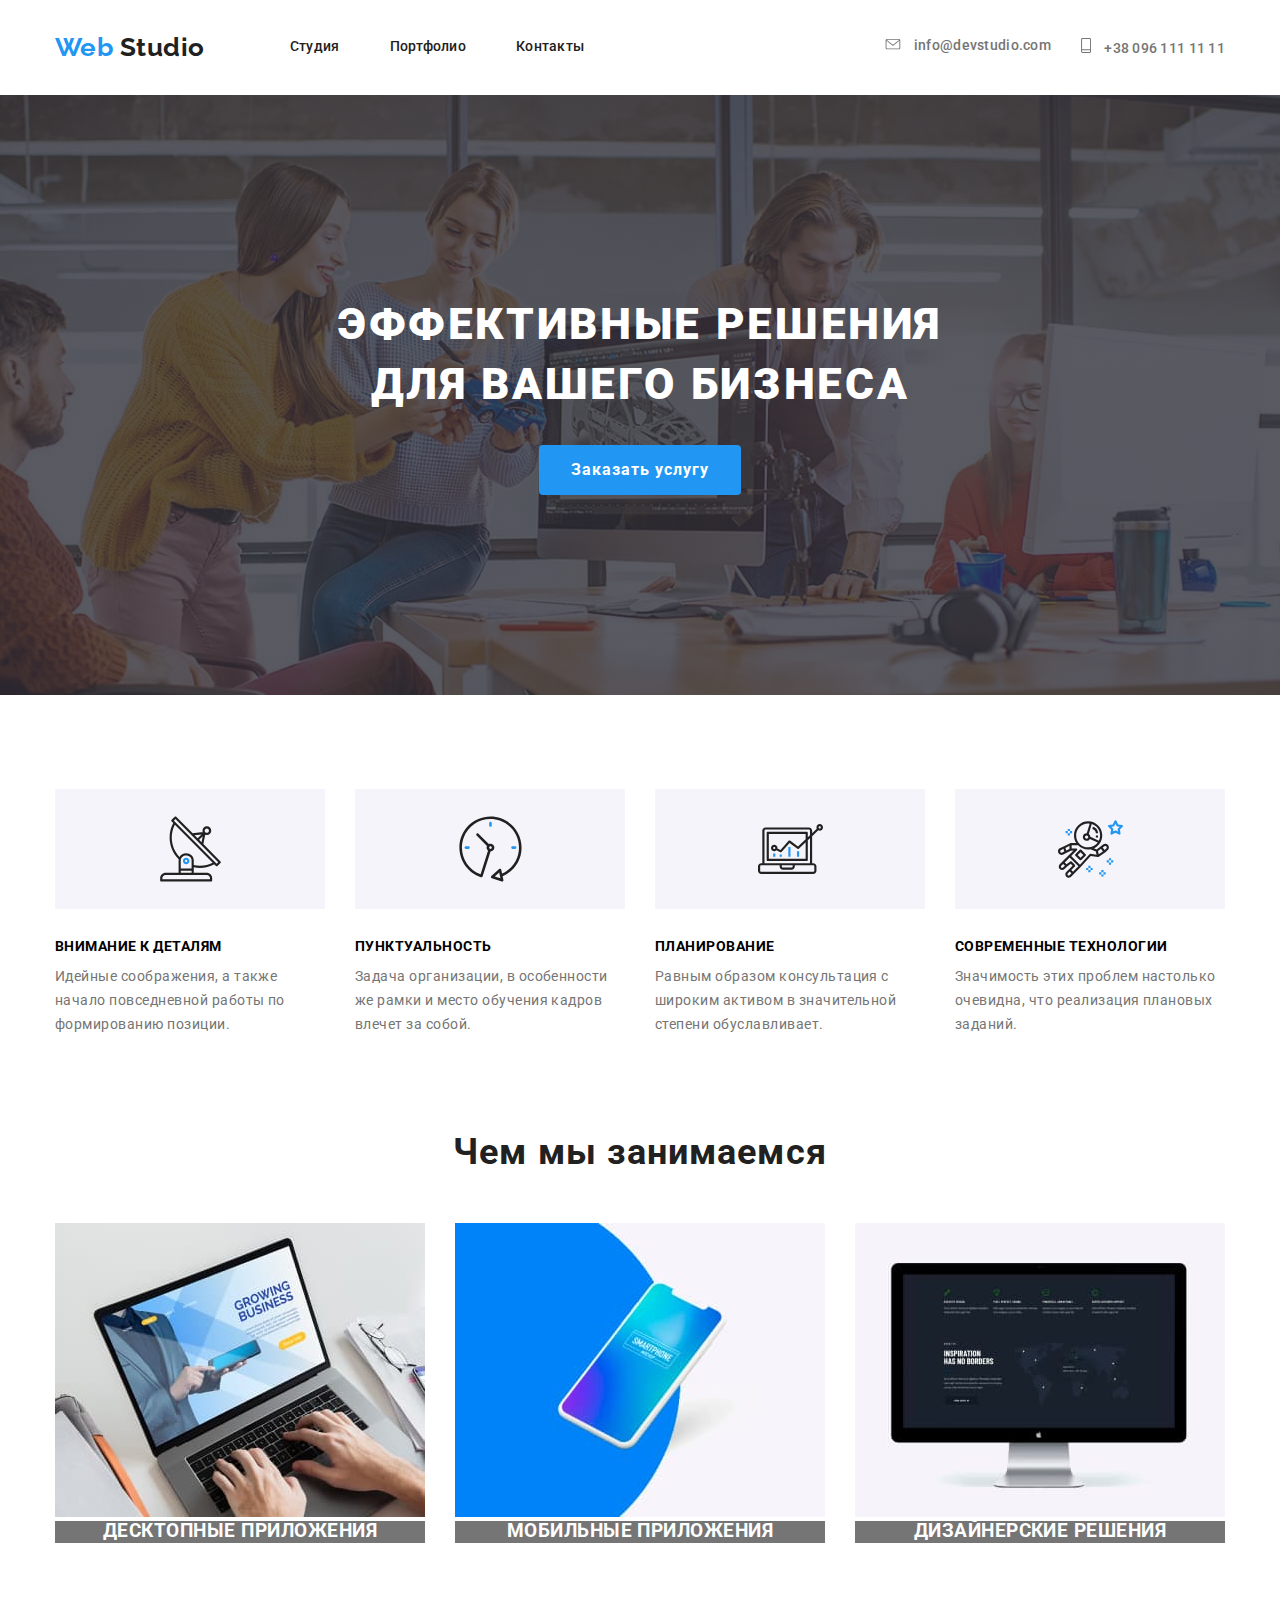
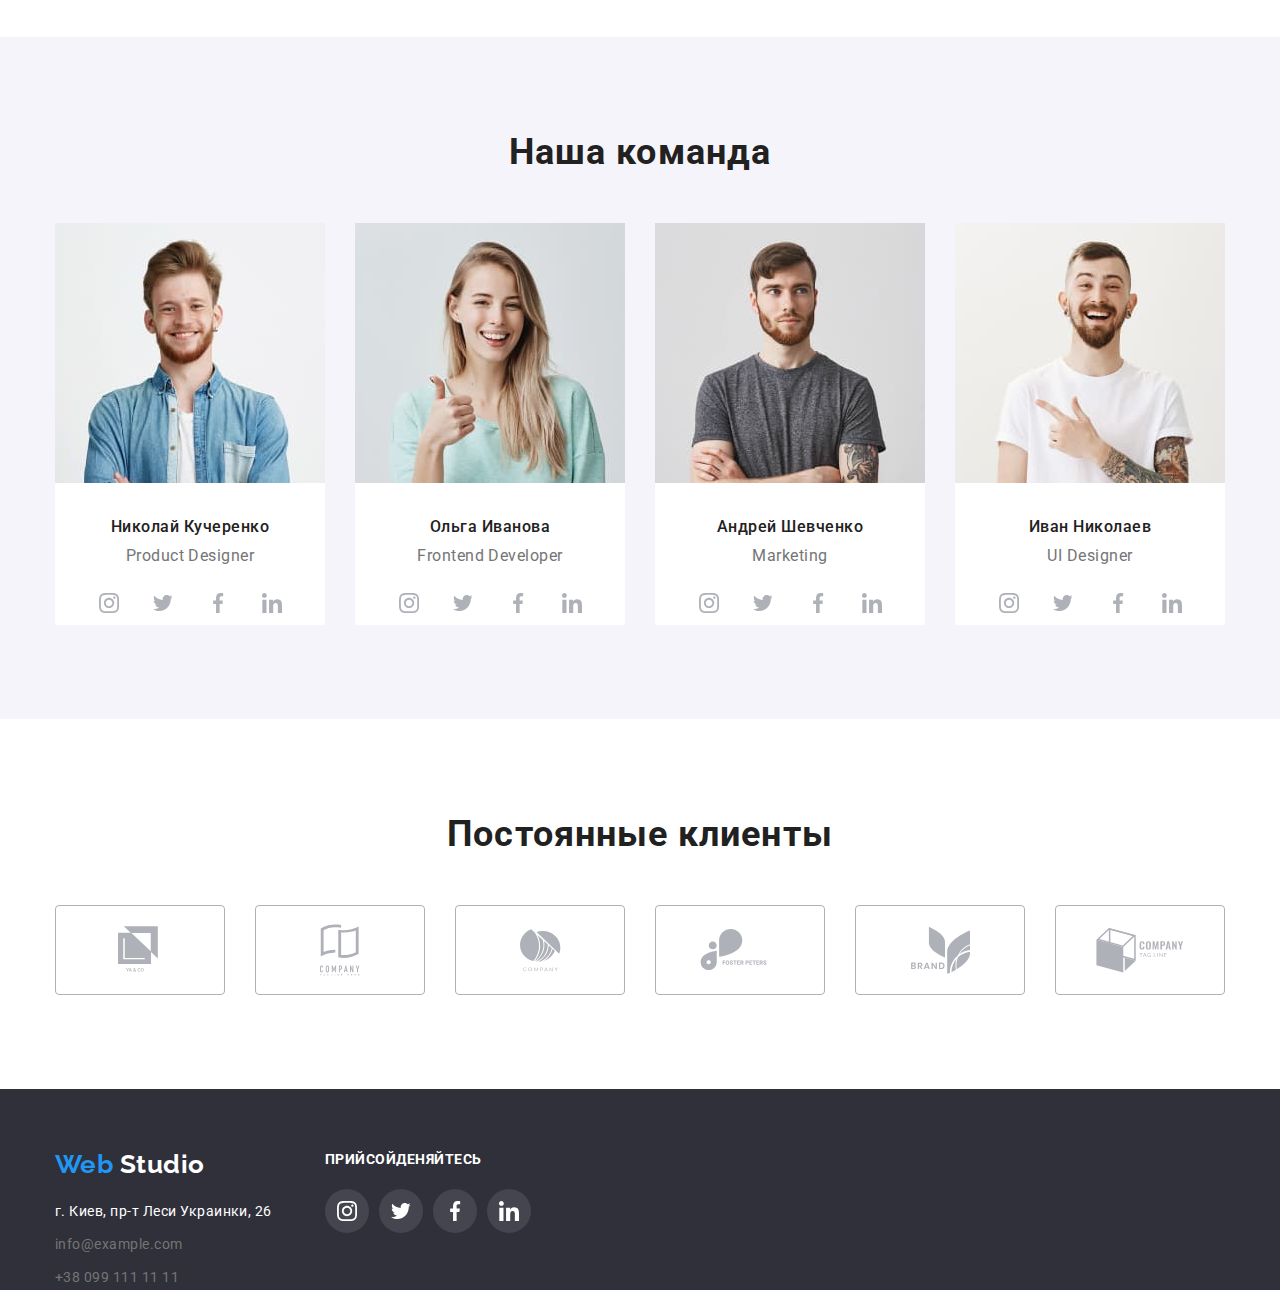
==== index.html @ 345db69c "добавляет файлы четвертой домашки" ====
<!DOCTYPE html>
<html lang="ru">
	<head>
		<meta charset="UTF-8" />
		<meta name="viewport" content="width=device-width, initial-scale=1.0" />
		<link
			href="https://fonts.googleapis.com/css2?family=Raleway:wght@700&family=Roboto:wght@500;900&display=swap"
			rel="stylesheet"
		/>
		<link
			rel="stylesheet"
			href="https://cdnjs.cloudflare.com/ajax/libs/modern-normalize/0.7.0/modern-normalize.min.css"
		/>

		<link rel="stylesheet" href="./css/style.css" />

		<title>Web studio main</title>
	</head>
	<body>
		<!--основная навигация/шабка-->
		<header>
			<nav class="site-nav">
				<div class="conteiners">
					<a href="./index.html" class="logo">
						<span>Web</span>
						Studio
					</a>
					<ul class="list">
						<li class="item"><a href="./index.html" class="link">Студия</a></li>
						<li class="item"><a href="./portfolio.html" class="link">Портфолио</a></li>
						<li class="item"><a href="" class="link">Контакты</a></li>
					</ul>
					<ul class="list contacts">
						<li class="item-contact">
							<a href="mailto:info@devstudio.com" class="link contact">
								<svg width="16" height="11" class="contact-icon">
									<use href="./img-origin/symbol-defs-optimize.svg#icon-envelope"></use>
								</svg>
								info@devstudio.com
							</a>
						</li>
						<li class="item-contact">
							<a href="tel:+380961111111" class="link contact">
								<svg width="10" height="15" class="contact-icon">
									<use href="./img-origin/symbol-defs-optimize.svg#icon-phone"></use>
								</svg>
								+38 096 111 11 11
							</a>
						</li>
					</ul>
				</div>
			</nav>
		</header>
		<main>
			<!-- Блок герой-->

			<section class="hero">
				<div class="conteiners">
					<h1 class="title">Эффективные решения для вашего бизнеса</h1>
					<button class="button">Заказать услугу</button>
				</div>
			</section>

			<!--наши особенности-->
			<section class="features">
				<div class="conteiners">
					<h2 class="title" hidden>Наши особенности</h2>
					<ul class="list">
						<li class="item">
							<div class="icon-conter">
								<svg width="65" height="70">
									<use href="./img-origin/symbol-defs-optimize.svg#icon-antenna" class="icon"></use>
								</svg>
							</div>
							<h3 class="sub-title">Внимание к деталям</h3>
							<p class="post">
								Идейные соображения, а также начало повседневной работы по формированию позиции.
							</p>
						</li>
						<li class="item">
							<div class="icon-conter">
								<svg width="65" height="70">
									<use href="./img-origin/symbol-defs-optimize.svg#icon-clock"></use>
								</svg>
							</div>

							<h3 class="sub-title">Пунктуальность</h3>
							<p class="post">
								Задача организации, в особенности же рамки и место обучения кадров влечет за собой.
							</p>
						</li>
						<li class="item">
							<div class="icon-conter">
								<svg width="65" height="70">
									<use href="./img-origin/symbol-defs-optimize.svg#icon-diagram"></use>
								</svg>
							</div>

							<h3 class="sub-title">Планирование</h3>
							<p class="post">
								Равным образом консультация с широким активом в значительной степени обуславливает.
							</p>
						</li>
						<li class="item">
							<div class="icon-conter">
								<svg width="65" height="70">
									<use href="./img-origin/symbol-defs-optimize.svg#icon-astronaut"></use>
								</svg>
							</div>

							<h3 class="sub-title">Современные технологии</h3>
							<p class="post">
								Значимость этих проблем настолько очевидна, что реализация плановых заданий.
							</p>
						</li>
					</ul>
				</div>
			</section>
			<!--чем мы занимаемся -->
			<section class="work">
				<div class="conteiners">
					<h2 class="title">Чем мы занимаемся</h2>
					<ul class="list">
						<li class="item">
							<img src="./img-origin/work-one-optimize.jpg" alt="изборажение ноутбука" />
							<h3 class="sub-title">Десктопные приложения</h3>
						</li>
						<li class="item">
							<img src="./img-origin/work-two-optimize.jpg" alt="изображение телефона" />
							<h3 class="sub-title">Мобильные приложения</h3>
						</li>
						<li class="item">
							<img src="./img-origin/work-three-optimize.jpg" alt="изображение екрана компьюетра" />
							<h3 class="sub-title">Дизайнерские решения</h3>
						</li>
					</ul>
				</div>
			</section>
			<!--наша  команда-->
			<section class="team">
				<div class="conteiners">
					<h2 class="title">Наша команда</h2>
					<ul class="list">
						<li class="item">
							<img src="./img-origin/team-one-optimize.jpg" alt="изображение сотрудника" />
							<h3 class="name">Николай Кучеренко</h3>
							<p class="position">Product Designer</p>
							<ul class="socialnetwork-list">
								<li class="social-icon">
									<a href="https://www.instagram.com/" aria-label="Instagrem" class="social-link">
										<svg width="20" height="20" class="icon-socialnetwork">
											<use href="./img-origin/symbol-defs-optimize.svg#icon-instagram"></use>
										</svg>
									</a>
								</li>
								<li class="social-icon">
									<a href="https://twitter.com/explore" aria-label="Twitter" class="social-link">
										<svg width="20" height="20" class="icon-socialnetwork">
											<use href="./img-origin/symbol-defs-optimize.svg#icon-twitter"></use>
										</svg>
									</a>
								</li>
								<li class="social-icon">
									<a href="https://www.facebook.com/" aria-label="Facebook" class="social-link">
										<svg width="20" height="20" class="icon-socialnetwork">
											<use href="./img-origin/symbol-defs-optimize.svg#icon-facebook"></use>
										</svg>
									</a>
								</li>
								<li class="social-icon">
									<a href="https://www.linkedin.com/" aria-label="LinkenIn" class="social-link">
										<svg width="20" height="20" class="icon-socialnetwork">
											<use href="./img-origin/symbol-defs-optimize.svg#icon-linkedin"></use>
										</svg>
									</a>
								</li>
							</ul>
						</li>
						<li class="item">
							<img src="./img-origin/team-two-optimize.jpg" alt="изображение сотрудника" />
							<h3 class="name">Ольга Иванова</h3>
							<p class="position">Frontend Developer</p>
							<ul class="socialnetwork-list">
								<li class="social-icon">
									<a href="https://www.instagram.com/" aria-label="Instagrem" class="social-link">
										<svg width="20" height="20" class="icon-socialnetwork">
											<use href="./img-origin/symbol-defs-optimize.svg#icon-instagram"></use>
										</svg>
									</a>
								</li>
								<li class="social-icon">
									<a href="https://twitter.com/explore" aria-label="Twitter" class="social-link">
										<svg width="20" height="20" class="icon-socialnetwork">
											<use href="./img-origin/symbol-defs-optimize.svg#icon-twitter"></use>
										</svg>
									</a>
								</li>
								<li class="social-icon">
									<a href="https://www.facebook.com/" aria-label="Facebook" class="social-link">
										<svg width="20" height="20" class="icon-socialnetwork">
											<use href="./img-origin/symbol-defs-optimize.svg#icon-facebook"></use>
										</svg>
									</a>
								</li>
								<li class="social-icon">
									<a href="https://www.linkedin.com/" aria-label="LinkenIn" class="social-link">
										<svg width="20" height="20" class="icon-socialnetwork">
											<use href="./img-origin/symbol-defs-optimize.svg#icon-linkedin"></use>
										</svg>
									</a>
								</li>
							</ul>
						</li>
						<li class="item">
							<img src="./img-origin/team-three-optimize.jpg" alt="изображение сотрудника" />
							<h3 class="name">Андрей Шевченко</h3>
							<p class="position">Marketing</p>
							<ul class="socialnetwork-list">
								<li class="social-icon">
									<a href="https://www.instagram.com/" aria-label="Instagrem" class="social-link">
										<svg width="20" height="20" class="icon-socialnetwork">
											<use href="./img-origin/symbol-defs-optimize.svg#icon-instagram"></use>
										</svg>
									</a>
								</li>
								<li class="social-icon">
									<a href="https://twitter.com/explore" aria-label="Twitter" class="social-link">
										<svg width="20" height="20" class="icon-socialnetwork">
											<use href="./img-origin/symbol-defs-optimize.svg#icon-twitter"></use>
										</svg>
									</a>
								</li>
								<li class="social-icon">
									<a href="https://www.facebook.com/" aria-label="Facebook" class="social-link">
										<svg width="20" height="20" class="icon-socialnetwork">
											<use href="./img-origin/symbol-defs-optimize.svg#icon-facebook"></use>
										</svg>
									</a>
								</li>
								<li class="social-icon">
									<a href="https://www.linkedin.com/" aria-label="LinkenIn" class="social-link">
										<svg width="20" height="20" class="icon-socialnetwork">
											<use href="./img-origin/symbol-defs-optimize.svg#icon-linkedin"></use>
										</svg>
									</a>
								</li>
							</ul>
						</li>
						<li class="item">
							<img src="./img-origin/team-four-optimize.jpg" alt="изображение сотрудника" />
							<h3 class="name">Иван Николаев</h3>
							<p class="position">UI Designer</p>
							<ul class="socialnetwork-list">
								<li class="social-icon">
									<a href="https://www.instagram.com/" aria-label="Instagrem" class="social-link">
										<svg width="20" height="20" class="icon-socialnetwork">
											<use href="./img-origin/symbol-defs-optimize.svg#icon-instagram"></use>
										</svg>
									</a>
								</li>
								<li class="social-icon">
									<a href="https://twitter.com/explore" aria-label="Twitter" class="social-link">
										<svg width="20" height="20" class="icon-socialnetwork">
											<use href="./img-origin/symbol-defs-optimize.svg#icon-twitter"></use>
										</svg>
									</a>
								</li>
								<li class="social-icon">
									<a href="https://www.facebook.com/" aria-label="Facebook" class="social-link">
										<svg width="20" height="20" class="icon-socialnetwork">
											<use href="./img-origin/symbol-defs-optimize.svg#icon-facebook"></use>
										</svg>
									</a>
								</li>
								<li class="social-icon">
									<a href="https://www.linkedin.com/" aria-label="LinkenIn" class="social-link">
										<svg width="20" height="20" class="icon-socialnetwork">
											<use href="./img-origin/symbol-defs-optimize.svg#icon-linkedin"></use>
										</svg>
									</a>
								</li>
							</ul>
						</li>
					</ul>
				</div>
			</section>
			<!--постоянные клиенты-->
			<section class="client">
				<div class="conteiners">
					<h2 class="title">Постоянные клиенты</h2>
					<ul class="list">
						<li class="list-item">
							<a href="#" class="client-link">
								<svg width="44" height="49" class="client-logo">
									<use href="./img-origin/symbol-defs-optimize.svg#icon-client-1"></use>
								</svg>
							</a>
						</li>
						<li class="list-item">
							<a href="#" class="client-link">
								<svg width="40" height="52" class="client-logo">
									<use href="./img-origin/symbol-defs-optimize.svg#icon-client-2"></use>
								</svg>
							</a>
						</li>
						<li class="list-item">
							<a href="#" class="client-link">
								<svg width="41" height="43" class="client-logo">
									<use href="./img-origin/symbol-defs-optimize.svg#icon-client-3"></use>
								</svg>
							</a>
						</li>
						<li class="list-item">
							<a href="#" class="client-link">
								<svg width="80" height="42" class="client-logo">
									<use href="./img-origin/symbol-defs-optimize.svg#icon-client-4"></use>
								</svg>
							</a>
						</li>
						<li class="list-item">
							<a href="#" class="client-link">
								<svg width="59" height="47" class="client-logo">
									<use href="./img-origin/symbol-defs-optimize.svg#icon-client-5"></use>
								</svg>
							</a>
						</li>
						<li class="list-item">
							<a href="#" class="client-link">
								<svg width="88" height="45" class="client-logo">
									<use href="./img-origin/symbol-defs-optimize.svg#icon-client-6"></use>
								</svg>
							</a>
						</li>
					</ul>
				</div>
			</section>
		</main>
		<!--подвал-->
		<footer class="footer">
			<div class="conteiners">
				<div class="input-conteiner">
					<h2 hidden>Контактная информация</h2>
					<a href="./index.html" class="logo">
						<span>Web</span>
						Studio
					</a>
					<address>
						<a href="https://goo.gl/maps/7qZ9SEmHGYKd3bcy6" class="contact adress">г. Киев, пр-т Леси Украинки, 26</a>
						<a href="mailto:info@example.com" class="contact phone">info@example.com</a>
						<a href="tel:+380991111111" class="contact mail">+38 099 111 11 11</a>
					</address>
				</div>
				<div class="input-conteiner">
					<b class="connect">Прийсойденяйтесь</b>

					<ul class="socialnetwork-list">
						<li class="socialnetwork-icon">
							<a href="" aria-label="instagram" class="social-links">
								<svg width="20" height="20">
									<use href="./img-origin/symbol-defs-optimize.svg#icon-instagram-footer"></use>
								</svg>
							</a>
						</li>
						<li class="socialnetwork-icon">
							<a href="" aria-label="Twitter" class="social-links">
								<svg width="20" height="20">
									<use href="./img-origin/symbol-defs-optimize.svg#icon-twitter-footer"></use>
								</svg>
							</a>
						</li>
						<li class="socialnetwork-icon">
							<a href="" aria-label="Facebook" class="social-links">
								<svg width="20" height="20">
									<use href="./img-origin/symbol-defs-optimize.svg#icon-facebook-footer"></use>
								</svg>
							</a>
						</li>
						<li class="socialnetwork-icon">
							<a href="" aria-label="LinkenIn" class="social-links">
								<svg width="20" height="20">
									<use href="./img-origin/symbol-defs-optimize.svg#icon-linkedin-footer"></use>
								</svg>
							</a>
						</li>
					</ul>
				</div>
			</div>
			<!--ТУТ место для "подписатся сейчас"  -->
			<div></div>
		</footer>
	</body>
</html>
---- css/style.css ----
html {
	box-sizing: border-box;
}

*,
*::before,
*::after {
	box-sizing: inherit;
}
/* базовая палитра */
:root {
	--acent-text-color: #2196f3;
	--main-text-color: #212121;
	--secondary-text-color: #757575;
	--text-white-color: #ffffff;
}
/* установкао сновных правил*/
body {
	font-family: Roboto, sans-serif;
	font-style: normal;
	letter-spacing: 0.03em;
	font-weight: 400;
}
h1,
h2,
h3,
h4,
h5,
h6,
p,
a,
ul {
	margin: 0 0;
	padding: 0 0;
}
/*основные утилиты*/
.conteiners {
	margin: auto;
	max-width: 1200px;
	padding: 0 15px;
}
.logo {
	font-family: Raleway;
	text-decoration: none;
	font-weight: 700;
	font-size: 26px;
	line-height: 1.19;
}
.logo > span {
	color: var(--acent-text-color);
}

li {
	list-style-type: none;
}
.link {
	text-decoration: none;
	color: #212121;
}
.button {
	display: inline-block;
	border: 0px;
	margin-top: 0px;
	padding: 10px 32px;
	border-radius: 4px;
	align-items: center;
	text-align: center;

	color: var(--text-white-color);
	background-color: var(--acent-text-color);
	font-weight: 700;
	font-size: 16px;
	line-height: 1.875;
	letter-spacing: 0.06em;
}
.button:hover,
.button:focus {
	color: var(--acent-text-color);
	background-color: var(--text-white-color);
}

.title {
	font-weight: 700;
	font-size: 36px;
	line-height: 1.17;
	letter-spacing: 0.03em;
	color: var(--main-text-color);
}
/*навиационная панель вся */
header {
	padding-top: 32px;
	padding-bottom: 32px;
}
.site-nav .conteiners {
	display: flex;
	align-items: center;
}
/* навиационная панель - логотип */
.site-nav .logo {
	color: var(--main-text-color);
	font-weight: 700;
}

/* навиационная панель - навигация сайта*/
.site-nav .list {
	display: flex;
}
.site-nav .item:first-child {
	margin-left: 85px;
}
.site-nav .item:not(:last-child) {
	margin-right: 50px;
}
.site-nav .item-contact:not(:last-child) {
	margin-right: 30px;
}

.site-nav .link {
	display: block;

	font-style: normal;
	font-weight: 500;
	font-size: 14px;
	line-height: 1.14;
	letter-spacing: 0.02em;
}
.site-nav .link:hover,
.site-nav .link:focus {
	color: var(--acent-text-color);
}

/*навиационная панель - навигация контактов*/
.site-nav .contact {
	color: var(--secondary-text-color);
}

.site-nav .contacts {
	margin-left: auto;
}
.item-contact .contact-icon {
	margin-right: 10px;
}

.contact-icon {
	fill: currentColor;
}
/* герой */

.hero {
	max-width: 1600px;
	min-height: 600px;
	margin-left: auto;
	margin-right: auto;

	background-image: linear-gradient(to right, rgba(47, 48, 58, 0.8), rgba(47, 48, 58, 0.8)),
		url(../img-origin/Header-optimize.jpg);

	background-repeat: no-repeat;
	background-position: center;
	background-size: cover;
	text-align: center;
}
.hero {
	padding-top: 200px;
	padding-bottom: 200px;
}
.hero .title {
	max-width: 696px;
	margin-right: auto;
	margin-left: auto;
	margin-bottom: 30px;
	color: var(--text-white-color);

	font-weight: 900;
	font-size: 44px;
	line-height: 1.36;
	text-align: center;
	letter-spacing: 0.06em;
	text-transform: uppercase;
}
/* наши особенности*/
.features {
	padding-top: 94px;
}
/*наши особенности - список*/
.features .list {
	display: flex;
}
/*наши особенности - список - карточки*/
.features .item {
	max-width: 270px;
}
.features .icon-conter {
	display: flex;
	justify-content: center;
	align-items: center;
	width: 270px;
	height: 120px;
	background-color: #f5f4fa;
	margin-bottom: 30px;
}

.features .item:not(:last-child) {
	margin-right: 30px;
}

.features .sub-title {
	margin-bottom: 10px;

	font-weight: 700;
	font-size: 14px;
	line-height: 1.14;
	text-transform: uppercase;
}
.features .post {
	font-weight: 400;
	font-size: 14px;
	line-height: 1.71;
	color: var(--secondary-text-color);
}

/*чем мы занимаемся*/
.work {
	padding-top: 94px;
	padding-bottom: 94px;
}

.work .title {
	font-weight: 700;
	font-size: 36px;
	line-height: 1.17;
	text-align: center;
	margin-bottom: 50px;
}

.work .list {
	display: flex;
}
/*чем мы занимаемся - карточки*/
.work .item {
	max-width: 370px;
}
.work .item:not(:last-child) {
	margin-right: 30px;
}
.work .sub-title {
	color: var(--text-white-color);
	text-align: center;
	text-transform: uppercase;

	background-color: var(--secondary-text-color);
}

/*наша команда*/
.team {
	background-color: #f5f4fa;
	padding-top: 94px;
	padding-bottom: 94px;
}

/*команда заголовок*/
.team .title {
	margin-bottom: 50px;

	text-align: center;
}
/*список учасников*/
.team .list {
	display: flex;

	text-align: center;
}
.team .item {
	background-color: white;
}
.team .item:not(:last-child) {
	margin-right: 30px;
}
/* карточка учасников*/
.team .name {
	margin-top: 30px;
	margin-bottom: 10px;

	color: var(--main-text-color);
	font-weight: 500;
	font-size: 16px;
	line-height: 1.19;
}

.team .position {
	margin-bottom: 16px;

	color: var(--secondary-text-color);
	font-weight: 400;
	font-size: 16px;
	line-height: 1.19;
}
/*карточка учасников - социальные сети*/
.team .socialnetwork-list {
	display: flex;
	max-width: 207px;
	justify-content: space-between;
	margin-left: 32px;
}

.team .social-icon:not(:last-child) {
	margin-right: 10px;
}
.team .social-link {
	display: flex;
	justify-content: center;
	align-items: center;
	width: 44px;
	height: 44px;
	color: #afb1b8;
}
.icon-socialnetwork {
	fill: currentColor;
}
.team .social-link:hover {
	color: var(--text-white-color);
	background-color: var(--acent-text-color);
	border-radius: 180px;
}
/* клиенты */
.client {
	padding-top: 94px;
	padding-bottom: 94px;
}
/*клиенты - заголовок*/
.client .title {
	text-align: center;
	margin-bottom: 50px;
}
/*клиенты - список*/
.client .list {
	display: flex;
	justify-content: space-between;
}

.client .list-item:not(:last-child) {
	margin-right: 30px;
}

.client .list-item {
	width: 270px;

	display: flex;
	justify-content: center;
}
.client .client-link {
	border: 1px solid #afb1b8;
	border-radius: 4px;
	width: 170px;
	height: 90px;

	color: #afb1b8;
	display: flex;
	justify-content: center;
	align-items: center;
}
.client .client-logo {
	fill: currentColor;
}
.client .client-link:hover {
	border: 1px solid #2196f3;
	border-radius: 4px;
	color: var(--acent-text-color);
}

/*футер*/
.footer {
	background-color: #2f303a;
}
.footer .conteiners {
	display: flex;
	padding-top: 60px;
}
/*футре - столбец адресов*/
.footer .input-conteiner {
	display: block;
	width: 270px;
}
.footer .logo {
	display: block;
	margin-bottom: 20px;

	color: var(--text-white-color);
	text-decoration: none;
}
.footer .contact {
	color: var(--secondary-text-color);
	font-style: normal;
	font-weight: 400;
	font-size: 14px;
	line-height: 1.71;
	text-decoration: none;
}
.footer .adress {
	color: var(--text-white-color);
}
/*футре - столбец присойденяйтесь */
.footer .connect {
	display: block;
	margin-bottom: 20px;

	color: var(--text-white-color);
	font-weight: 700;
	font-size: 14px;
	line-height: 1.43;
	text-transform: uppercase;
}
.footer .socialnetwork-list {
	display: flex;
	align-items: center;
	max-width: 207px;
}
.footer .socialnetwork-icon {
}
.footer .social-links {
	display: flex;
	justify-content: center;
	align-items: center;
	width: 44px;
	height: 44px;
	border-radius: 180px;
	background-color: rgba(255, 255, 255, 0.1);
}
.footer .social-links:hover,
.footer .social-links:focus {
	background-color: var(--acent-text-color);
}

.footer .socialnetwork-icon:not(:last-child) {
	margin-right: 10px;
}
.footer .adress,
.footer .phone {
	display: flex;
	margin-bottom: 9px;
}

/* ПОРТФОЛИО */

/*портфолио фильтры*/
.filters {
	padding-top: 94px;
	padding-bottom: 50px;
}
.filters .list {
	display: flex;
	justify-content: center;
}

.filters .item {
	margin-right: 8px;
}

.filters .button {
	text-align: center;
	color: var(--main-text-color);
	font-weight: 500;
	font-size: 16px;
	line-height: 1.62;

	background-color: #f5f4fa;
}

.filters .button:hover,
.filters .button:focus {
	color: var(--text-white-color);
	background-color: var(--acent-text-color);
	box-shadow: 0px 3px 1px rgba(0, 0, 0, 0.1), 0px 1px 2px rgba(0, 0, 0, 0.08), 0px 2px 2px rgba(0, 0, 0, 0.12);
	border-radius: 4px;
}

/*портфолио работ*/
.portfolio-border {
	border-bottom: 1px solid #eeeeee;
}
.projects {
	padding-bottom: 94px;
}

.projects .list {
	display: flex;
	flex-wrap: wrap;
}
.projects .item {
	max-width: 370px;
	border: 1px solid #eeeeee;
}
.projects .item:hover {
	box-shadow: 0px 1px 1px rgba(0, 0, 0, 0.12), 0px 4px 4px rgba(0, 0, 0, 0.06), 1px 4px 6px rgba(0, 0, 0, 0.16);
}

.projects .item:not(:nth-child(3n)) {
	margin-right: 30px;
}
.projects .item:not(:nth-last-child(-n + 3)) {
	margin-bottom: 30px;
}
.projects .inbox-description {
	padding-left: 24px;
	padding-right: 24px;
	padding-bottom: 20px;
}
.projects a {
	text-decoration: none;
	text-transform: none;
}
.projects h3 {
	color: var(--main-text-color);
	font-weight: 700;
	font-size: 18px;
	line-height: 2;

	letter-spacing: 0.06em;
}
.projects .sub-title {
	color: var(--secondary-text-color);
	font-weight: 400;
	font-size: 16px;
	line-height: 1.87;
}
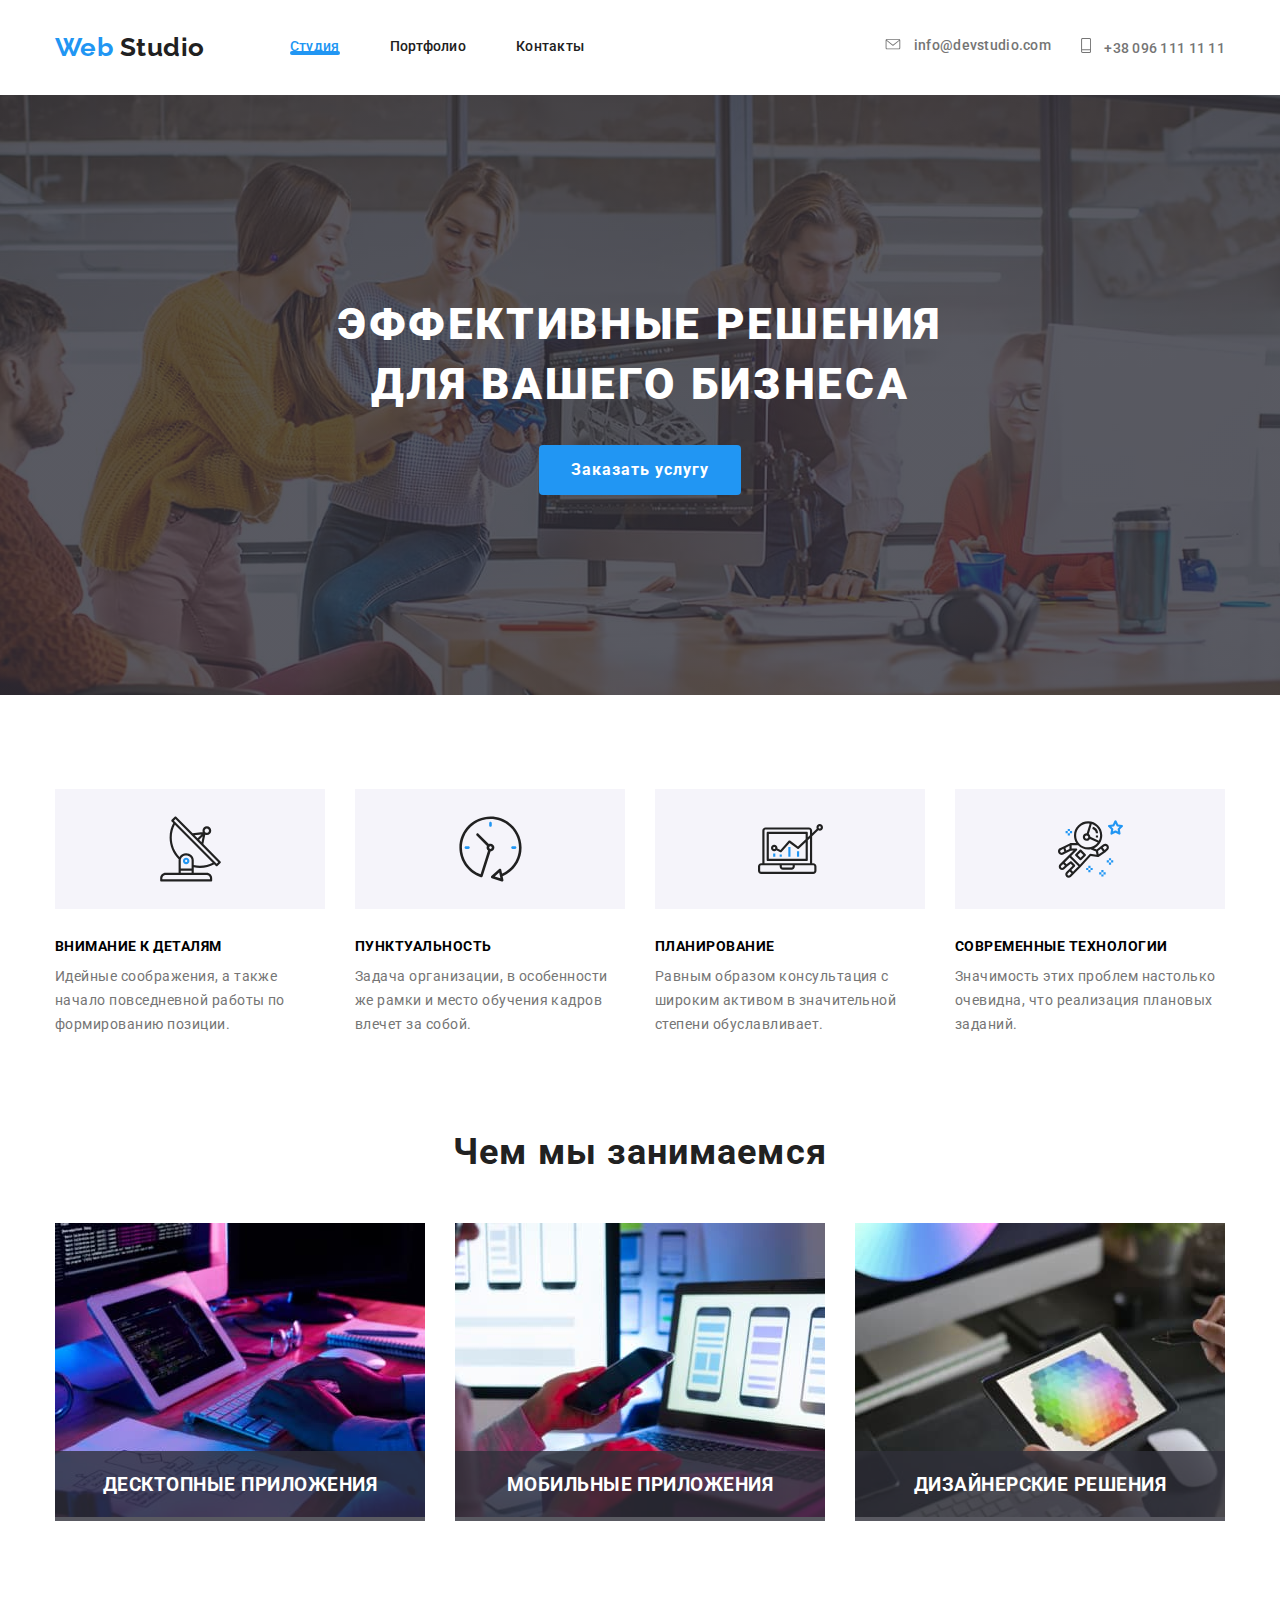
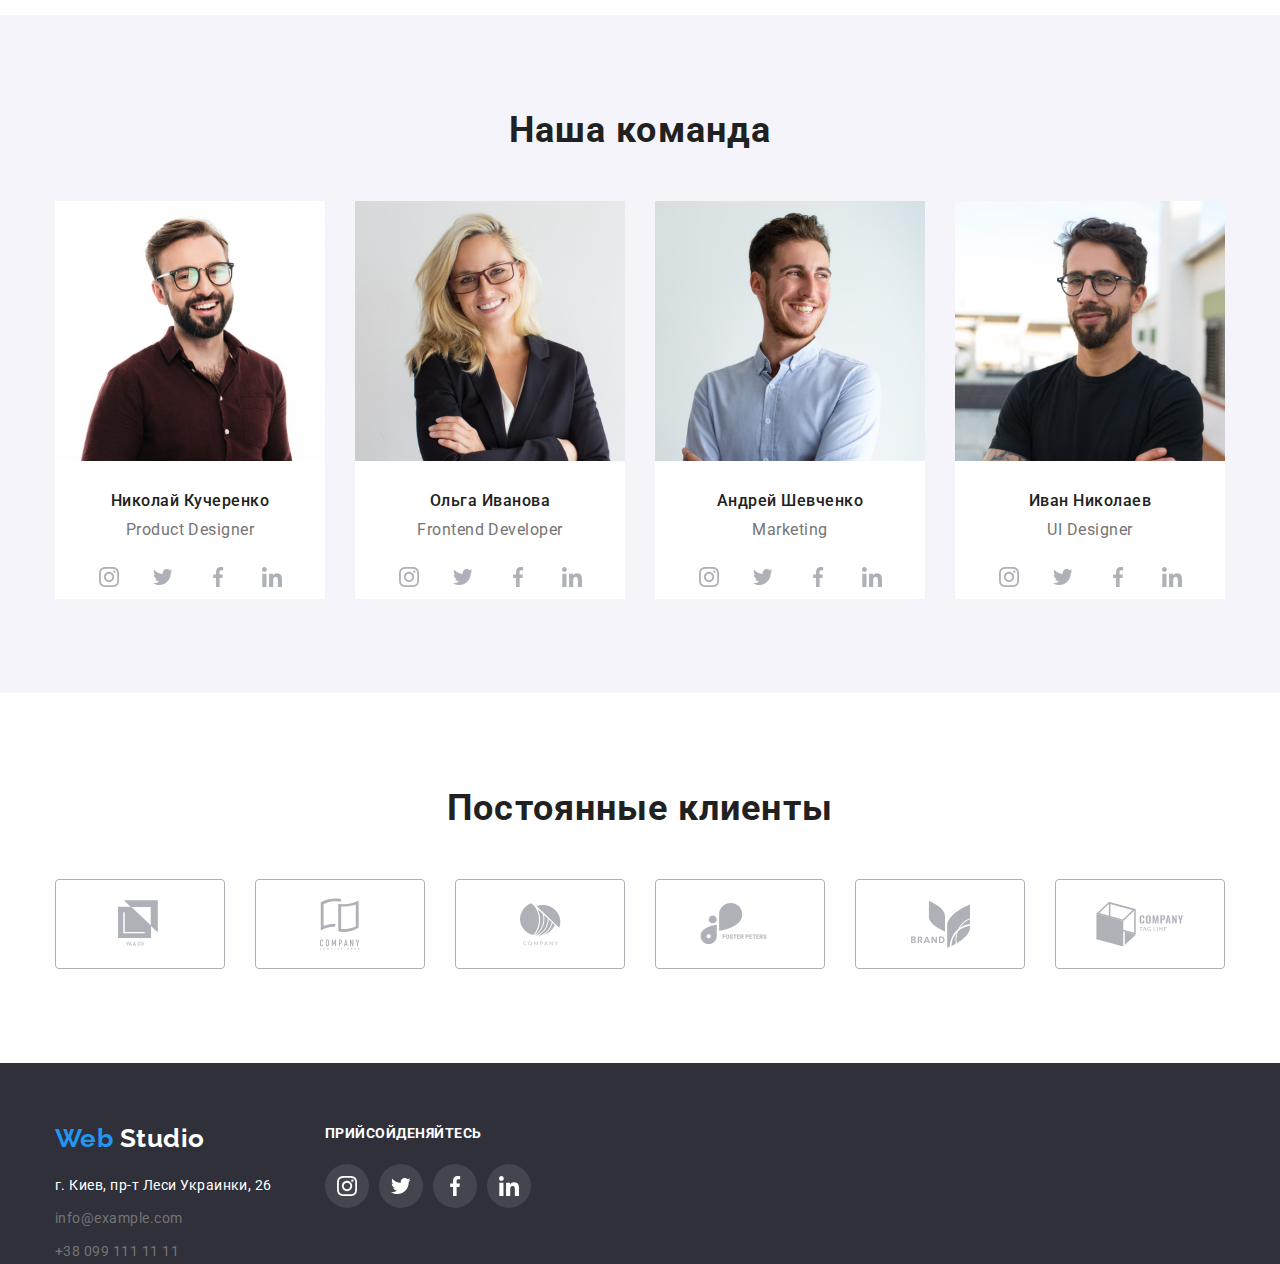
==== commit 70cac482: "добавляет эфекты позиционирования" ====
--- a/index.html
+++ b/index.html
@@ -26,7 +26,7 @@
 						Studio
 					</a>
 					<ul class="list">
-						<li class="item"><a href="./index.html" class="link">Студия</a></li>
+						<li class="item"><a href="./index.html" class="link current-page">Студия</a></li>
 						<li class="item"><a href="./portfolio.html" class="link">Портфолио</a></li>
 						<li class="item"><a href="" class="link">Контакты</a></li>
 					</ul>
@@ -142,7 +142,13 @@
 					<h2 class="title">Наша команда</h2>
 					<ul class="list">
 						<li class="item">
-							<img src="./img-origin/team-one-optimize.jpg" alt="изображение сотрудника" />
+							<img
+								src="./img-origin/team-one-optimize.jpg"
+								alt="изображение сотрудника"
+								width="270;"
+								height="260;"
+								class="team-img"
+							/>
 							<h3 class="name">Николай Кучеренко</h3>
 							<p class="position">Product Designer</p>
 							<ul class="socialnetwork-list">
@@ -177,7 +183,13 @@
 							</ul>
 						</li>
 						<li class="item">
-							<img src="./img-origin/team-two-optimize.jpg" alt="изображение сотрудника" />
+							<img
+								src="./img-origin/team-two-optimize.jpg"
+								alt="изображение сотрудника"
+								width="270;"
+								height="260;"
+								class="team-img"
+							/>
 							<h3 class="name">Ольга Иванова</h3>
 							<p class="position">Frontend Developer</p>
 							<ul class="socialnetwork-list">
@@ -212,7 +224,13 @@
 							</ul>
 						</li>
 						<li class="item">
-							<img src="./img-origin/team-three-optimize.jpg" alt="изображение сотрудника" />
+							<img
+								src="./img-origin/team-three-optimize.jpg"
+								alt="изображение сотрудника"
+								width="270;"
+								height="260;"
+								class="team-img"
+							/>
 							<h3 class="name">Андрей Шевченко</h3>
 							<p class="position">Marketing</p>
 							<ul class="socialnetwork-list">
@@ -247,7 +265,13 @@
 							</ul>
 						</li>
 						<li class="item">
-							<img src="./img-origin/team-four-optimize.jpg" alt="изображение сотрудника" />
+							<img
+								src="./img-origin/team-four-optimize.jpg"
+								alt="изображение сотрудника"
+								width="270;"
+								height="260;"
+								class="team-img"
+							/>
 							<h3 class="name">Иван Николаев</h3>
 							<p class="position">UI Designer</p>
 							<ul class="socialnetwork-list">
--- a/css/style.css
+++ b/css/style.css
@@ -86,6 +86,21 @@
 	letter-spacing: 0.03em;
 	color: var(--main-text-color);
 }
+.current-page {
+	position: relative;
+	color: var(--acent-text-color);
+}
+.current-page::after {
+	position: absolute;
+	left: 0;
+	bottom: 0;
+	display: block;
+	content: " ";
+	width: 100%;
+	height: 4px;
+	background: #2196f3;
+	border-radius: 2px;
+}
 /*навиационная панель вся */
 header {
 	padding-top: 32px;
@@ -103,6 +118,7 @@
 
 /* навиационная панель - навигация сайта*/
 .site-nav .list {
+	position: relative;
 	display: flex;
 }
 .site-nav .item:first-child {
@@ -238,17 +254,27 @@
 }
 /*чем мы занимаемся - карточки*/
 .work .item {
+	position: relative;
 	max-width: 370px;
 }
 .work .item:not(:last-child) {
 	margin-right: 30px;
 }
 .work .sub-title {
+	position: absolute;
+	left: 0;
+	bottom: 0;
+	display: flex;
+	align-items: center;
+	justify-content: center;
 	color: var(--text-white-color);
 	text-align: center;
 	text-transform: uppercase;
 
-	background-color: var(--secondary-text-color);
+	width: 370px;
+	height: 70px;
+
+	background: rgba(47, 48, 58, 0.8);
 }
 
 /*наша команда*/
@@ -275,6 +301,9 @@
 }
 .team .item:not(:last-child) {
 	margin-right: 30px;
+}
+.team .team-img {
+	display: block;
 }
 /* карточка учасников*/
 .team .name {
@@ -486,6 +515,30 @@
 	display: flex;
 	flex-wrap: wrap;
 }
+.project-img {
+	width: 100%;
+}
+.projects .thumb {
+	position: relative;
+}
+.projects .description {
+	position: absolute;
+	left: 0;
+	top: 0;
+	width: 100%;
+	height: 100%;
+	opacity: 0;
+
+	background: rgba(33, 150, 243, 0.9);
+	color: var(--text-white-color);
+	padding: 63px 24px;
+	font-family: Roboto;
+	font-weight: 400;
+	font-size: 18px;
+	line-height: 1.56;
+	letter-spacing: 0.03em;
+}
+
 .projects .item {
 	max-width: 370px;
 	border: 1px solid #eeeeee;
@@ -493,7 +546,9 @@
 .projects .item:hover {
 	box-shadow: 0px 1px 1px rgba(0, 0, 0, 0.12), 0px 4px 4px rgba(0, 0, 0, 0.06), 1px 4px 6px rgba(0, 0, 0, 0.16);
 }
-
+.projects .item:hover .description {
+	opacity: 1;
+}
 .projects .item:not(:nth-child(3n)) {
 	margin-right: 30px;
 }
@@ -501,6 +556,8 @@
 	margin-bottom: 30px;
 }
 .projects .inbox-description {
+	width: 100%;
+	padding-top: 20px;
 	padding-left: 24px;
 	padding-right: 24px;
 	padding-bottom: 20px;
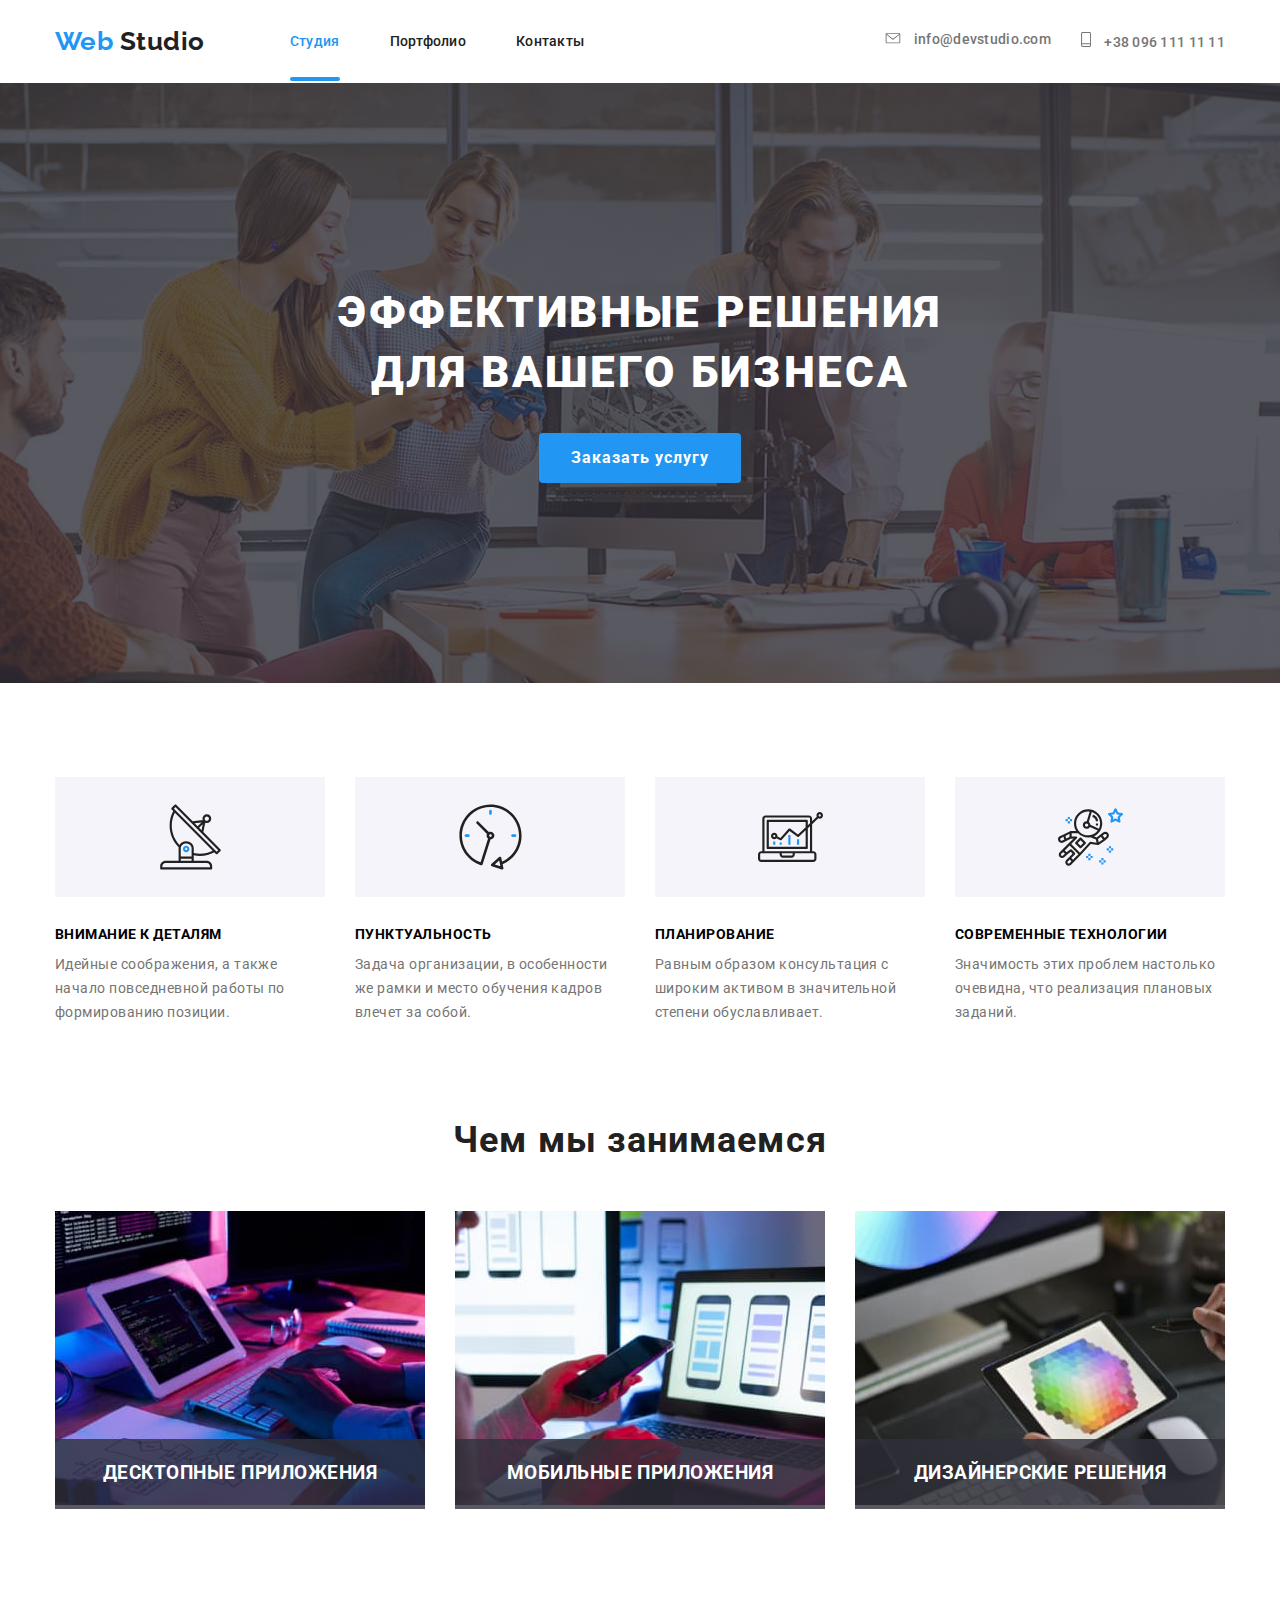
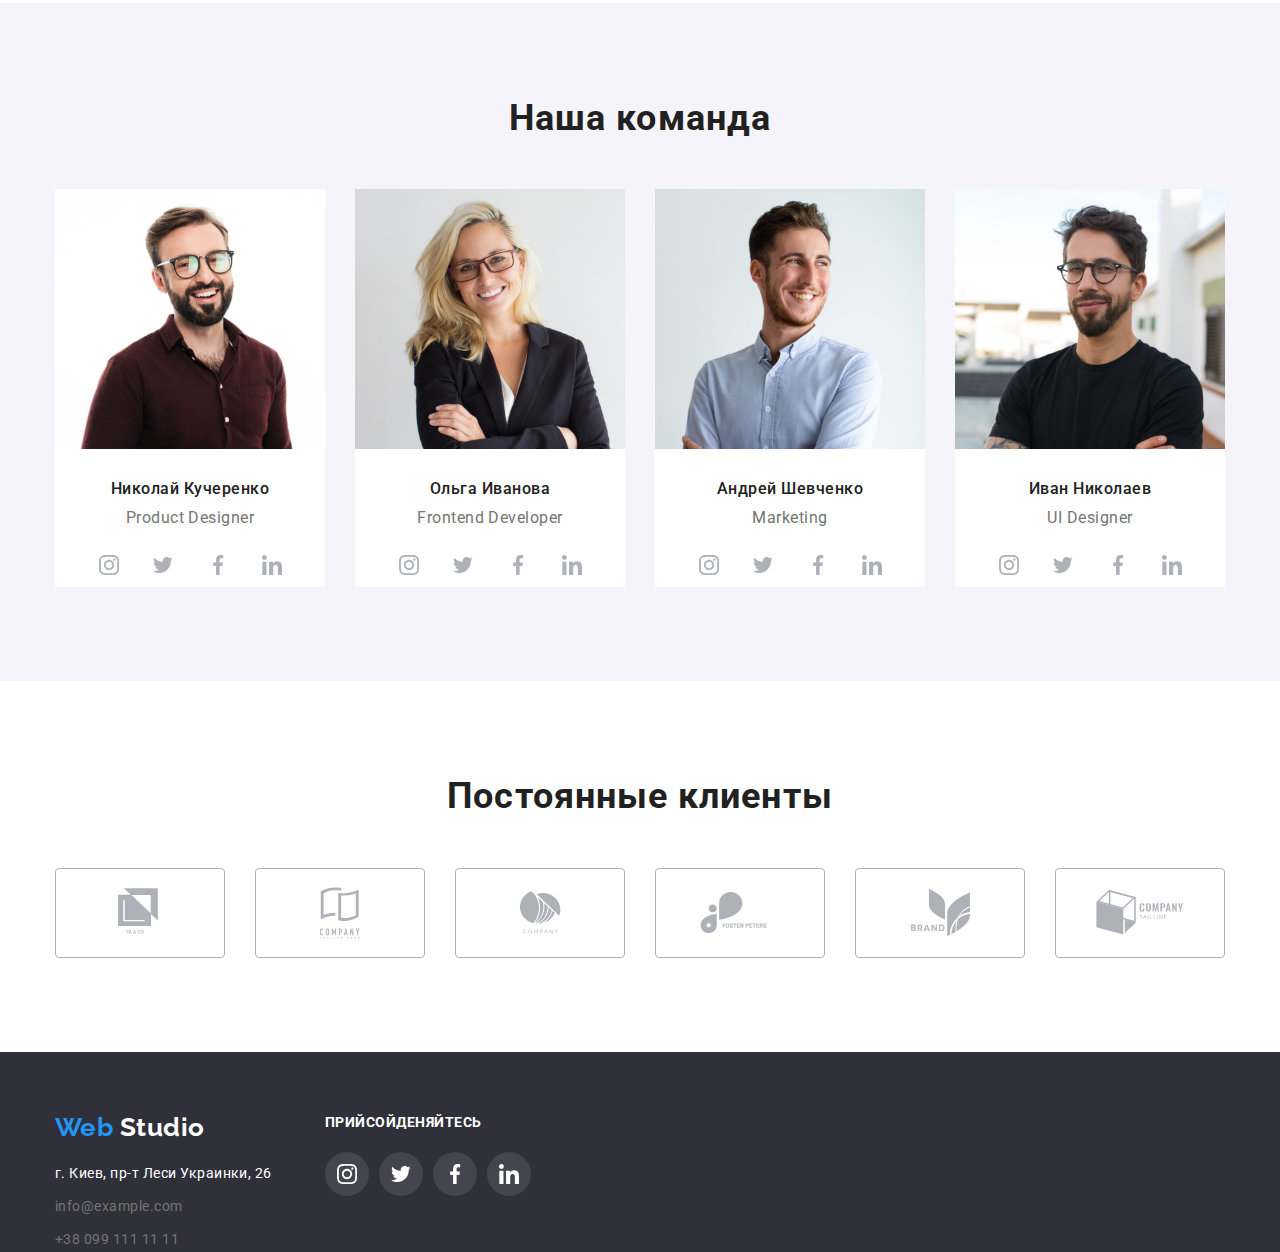
==== commit 857c0e55: "добавляет временные рамки анимациям" ====
--- a/index.html
+++ b/index.html
@@ -358,6 +358,7 @@
 					</ul>
 				</div>
 			</section>
+			<section class=""></section>
 		</main>
 		<!--подвал-->
 		<footer class="footer">
--- a/css/style.css
+++ b/css/style.css
@@ -72,6 +72,8 @@
 	font-size: 16px;
 	line-height: 1.875;
 	letter-spacing: 0.06em;
+
+	transition: background-color 250ms cubic-bezier(0.4, 0, 0.2, 1), color 250ms cubic-bezier(0.4, 0, 0.2, 1);
 }
 .button:hover,
 .button:focus {
@@ -101,24 +103,24 @@
 	background: #2196f3;
 	border-radius: 2px;
 }
+
 /*навиационная панель вся */
-header {
-	padding-top: 32px;
-	padding-bottom: 32px;
-}
+
 .site-nav .conteiners {
 	display: flex;
 	align-items: center;
 }
+
 /* навиационная панель - логотип */
 .site-nav .logo {
 	color: var(--main-text-color);
 	font-weight: 700;
+	padding-top: 24px;
+	padding-bottom: 25px;
 }
 
 /* навиационная панель - навигация сайта*/
 .site-nav .list {
-	position: relative;
 	display: flex;
 }
 .site-nav .item:first-child {
@@ -133,18 +135,19 @@
 
 .site-nav .link {
 	display: block;
-
+	padding-top: 32px;
+	padding-bottom: 32px;
 	font-style: normal;
 	font-weight: 500;
 	font-size: 14px;
 	line-height: 1.14;
 	letter-spacing: 0.02em;
+	transition: color 250ms cubic-bezier(0.4, 0, 0.2, 1);
 }
 .site-nav .link:hover,
 .site-nav .link:focus {
 	color: var(--acent-text-color);
 }
-
 /*навиационная панель - навигация контактов*/
 .site-nav .contact {
 	color: var(--secondary-text-color);
@@ -342,11 +345,14 @@
 	width: 44px;
 	height: 44px;
 	color: #afb1b8;
+	transition: color 250ms cubic-bezier(0.4, 0, 0.2, 1), background-color 250ms cubic-bezier(0.4, 0, 0.2, 1),
+		border-radius 250ms cubic-bezier(0.4, 0, 0.2, 1);
 }
 .icon-socialnetwork {
 	fill: currentColor;
 }
-.team .social-link:hover {
+.team .social-link:hover,
+.team .social-link:focus {
 	color: var(--text-white-color);
 	background-color: var(--acent-text-color);
 	border-radius: 180px;
@@ -387,16 +393,19 @@
 	display: flex;
 	justify-content: center;
 	align-items: center;
-}
-.client .client-logo {
-	fill: currentColor;
-}
-.client .client-link:hover {
+	transition: color 250ms cubic-bezier(0.4, 0, 0.2, 1), background-color 250ms cubic-bezier(0.4, 0, 0.2, 1),
+		border-radius 250ms cubic-bezier(0.4, 0, 0.2, 1);
+}
+
+.client .client-link:hover,
+.client .client-link:focus {
 	border: 1px solid #2196f3;
 	border-radius: 4px;
 	color: var(--acent-text-color);
 }
-
+.client .client-logo {
+	fill: currentColor;
+}
 /*футер*/
 .footer {
 	background-color: #2f303a;
@@ -454,6 +463,7 @@
 	height: 44px;
 	border-radius: 180px;
 	background-color: rgba(255, 255, 255, 0.1);
+	transition: background-color 250ms cubic-bezier(0.4, 0, 0.2, 1);
 }
 .footer .social-links:hover,
 .footer .social-links:focus {
@@ -491,8 +501,11 @@
 	font-weight: 500;
 	font-size: 16px;
 	line-height: 1.62;
+	border-radius: 4px;
 
 	background-color: #f5f4fa;
+	transition: color 250ms cubic-bezier(0.4, 0, 0.2, 1), background-color 250ms cubic-bezier(0.4, 0, 0.2, 1),
+		border-radius 250ms cubic-bezier(0.4, 0, 0.2, 1), box-shadow 250ms cubic-bezier(0.4, 0, 0.2, 1);
 }
 
 .filters .button:hover,
@@ -520,6 +533,7 @@
 }
 .projects .thumb {
 	position: relative;
+	overflow: hidden;
 }
 .projects .description {
 	position: absolute;
@@ -528,6 +542,9 @@
 	width: 100%;
 	height: 100%;
 	opacity: 0;
+	pointer-events: none;
+	transform: translateY(100%);
+	transition: transform 250ms cubic-bezier(0.4, 0, 0.2, 1);
 
 	background: rgba(33, 150, 243, 0.9);
 	color: var(--text-white-color);
@@ -538,17 +555,21 @@
 	line-height: 1.56;
 	letter-spacing: 0.03em;
 }
-
+.projects .item:hover .description,
+.projects .item:focus .description {
+	transform: translateY(0);
+	opacity: 1;
+}
 .projects .item {
 	max-width: 370px;
 	border: 1px solid #eeeeee;
-}
-.projects .item:hover {
+	transition: box-shadow 250ms cubic-bezier(0.4, 0, 0.2, 1);
+}
+.projects .item:hover,
+.projects .item:focus {
 	box-shadow: 0px 1px 1px rgba(0, 0, 0, 0.12), 0px 4px 4px rgba(0, 0, 0, 0.06), 1px 4px 6px rgba(0, 0, 0, 0.16);
 }
-.projects .item:hover .description {
-	opacity: 1;
-}
+
 .projects .item:not(:nth-child(3n)) {
 	margin-right: 30px;
 }
@@ -580,3 +601,17 @@
 	font-size: 16px;
 	line-height: 1.87;
 }
+.modal {
+	position: absolute;
+	left: 0;
+	top: 0;
+	width: 100%;
+	height: 100%;
+	transition: opacity 2s linear;
+	pointer-events: none;
+	opacity: 0;
+	background: rgba(0, 0, 0, 0.2);
+}
+.modal-test:hover .modal {
+	opacity: 1;
+}
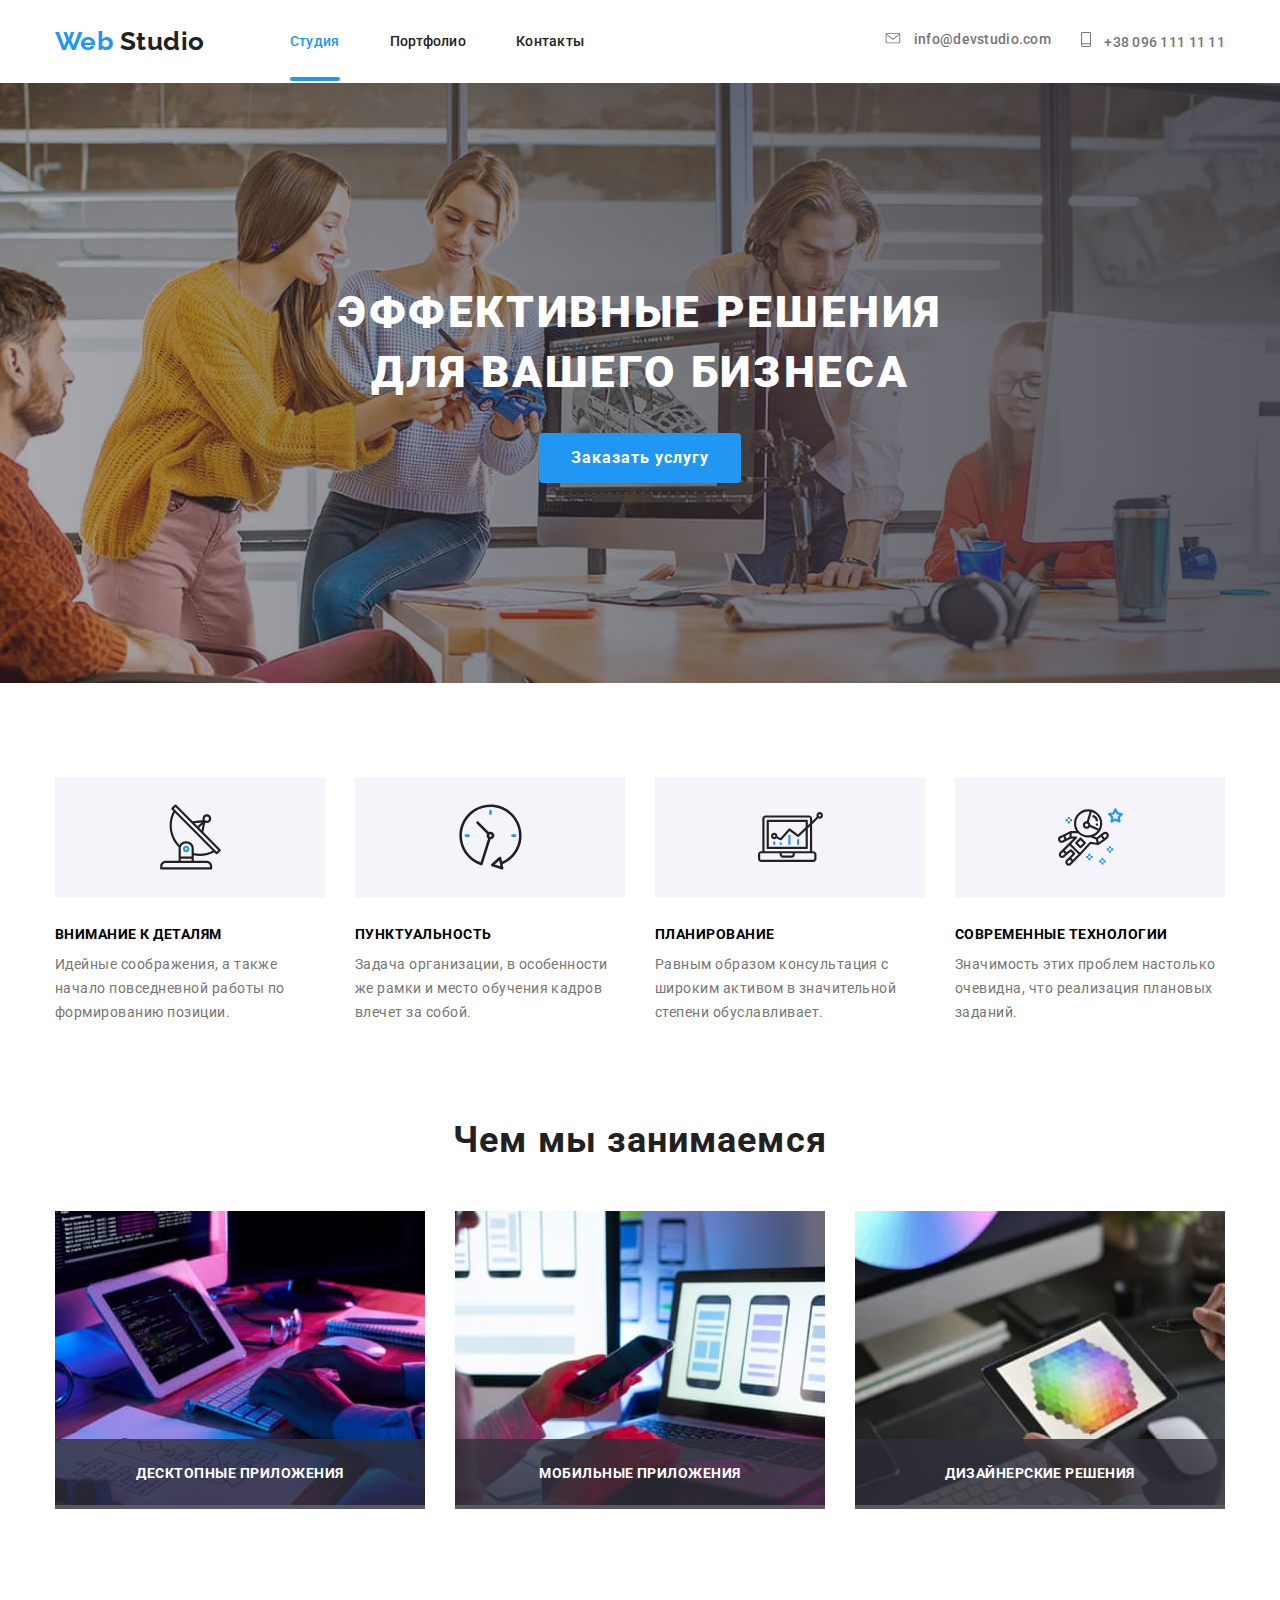
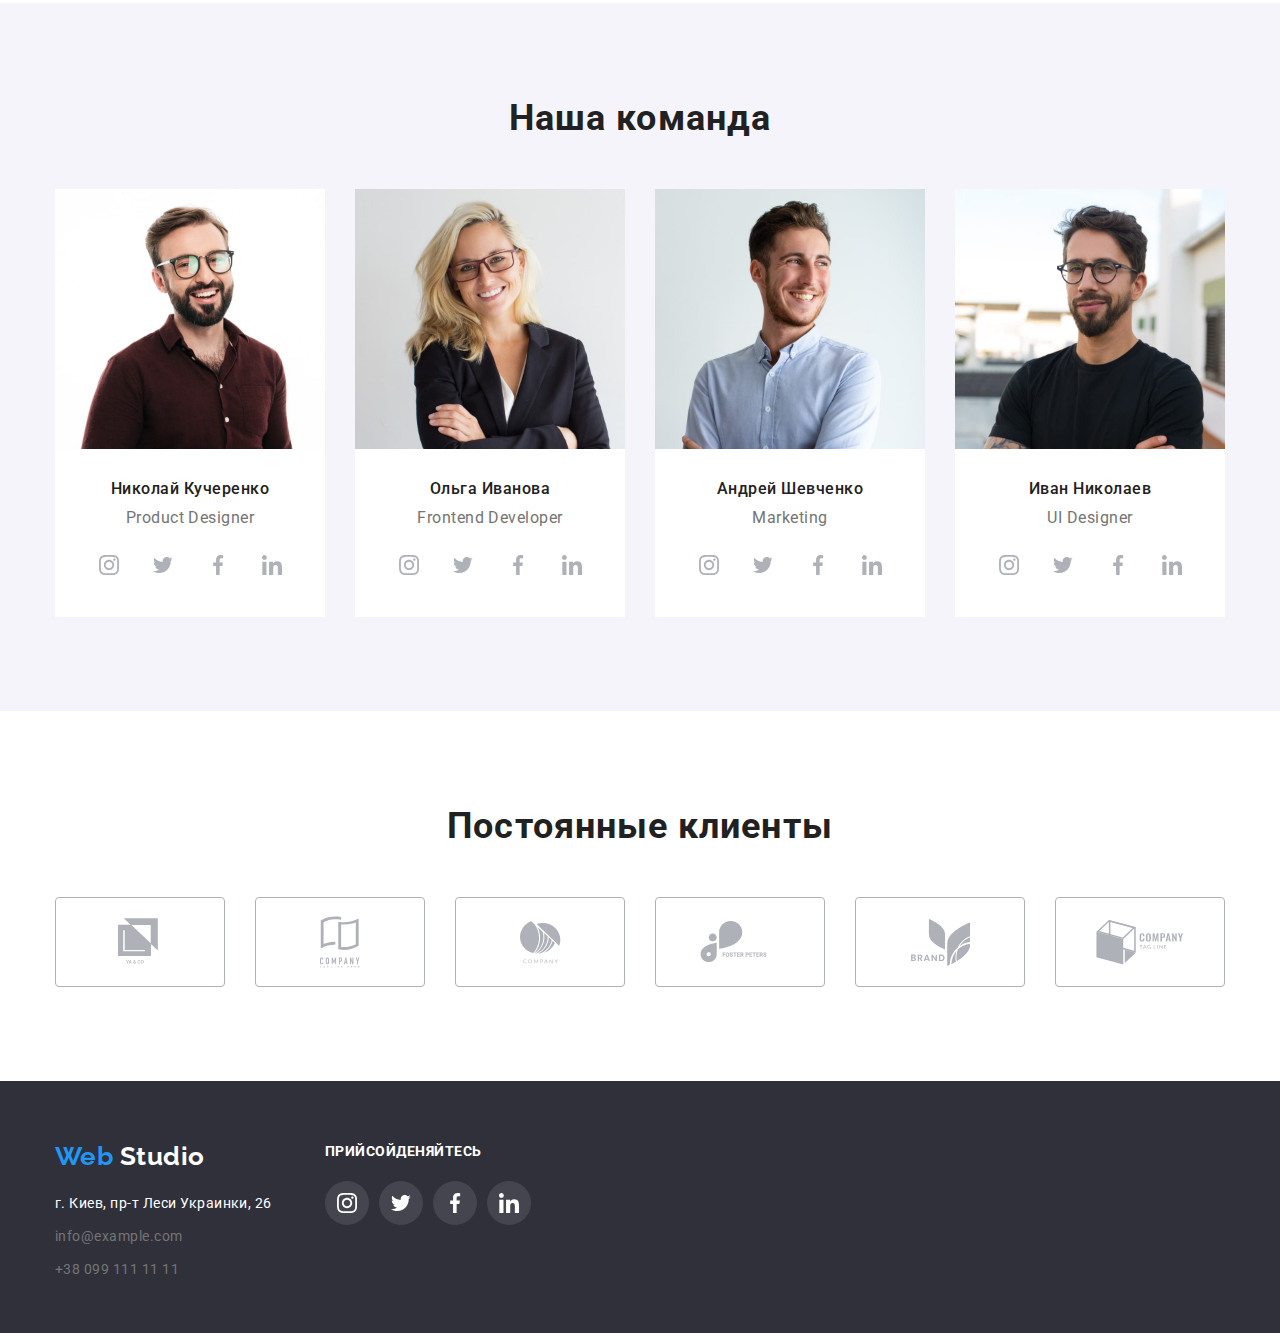
==== commit fe0823c7: "добавляет 700 шрифт и паддниги" ====
--- a/index.html
+++ b/index.html
@@ -4,7 +4,7 @@
 		<meta charset="UTF-8" />
 		<meta name="viewport" content="width=device-width, initial-scale=1.0" />
 		<link
-			href="https://fonts.googleapis.com/css2?family=Raleway:wght@700&family=Roboto:wght@500;900&display=swap"
+			href="https://fonts.googleapis.com/css2?family=Raleway:wght@700&family=Roboto:wght@500;700;900&display=swap"
 			rel="stylesheet"
 		/>
 		<link
@@ -57,7 +57,7 @@
 			<section class="hero">
 				<div class="conteiners">
 					<h1 class="title">Эффективные решения для вашего бизнеса</h1>
-					<button class="button">Заказать услугу</button>
+					<button class="button" data-modal-open>Заказать услугу</button>
 				</div>
 			</section>
 
@@ -145,8 +145,8 @@
 							<img
 								src="./img-origin/team-one-optimize.jpg"
 								alt="изображение сотрудника"
-								width="270;"
-								height="260;"
+								width="270"
+								height="260"
 								class="team-img"
 							/>
 							<h3 class="name">Николай Кучеренко</h3>
@@ -186,8 +186,8 @@
 							<img
 								src="./img-origin/team-two-optimize.jpg"
 								alt="изображение сотрудника"
-								width="270;"
-								height="260;"
+								width="270"
+								height="260"
 								class="team-img"
 							/>
 							<h3 class="name">Ольга Иванова</h3>
@@ -227,8 +227,8 @@
 							<img
 								src="./img-origin/team-three-optimize.jpg"
 								alt="изображение сотрудника"
-								width="270;"
-								height="260;"
+								width="270"
+								height="260"
 								class="team-img"
 							/>
 							<h3 class="name">Андрей Шевченко</h3>
@@ -268,8 +268,8 @@
 							<img
 								src="./img-origin/team-four-optimize.jpg"
 								alt="изображение сотрудника"
-								width="270;"
-								height="260;"
+								width="270"
+								height="260"
 								class="team-img"
 							/>
 							<h3 class="name">Иван Николаев</h3>
@@ -358,7 +358,6 @@
 					</ul>
 				</div>
 			</section>
-			<section class=""></section>
 		</main>
 		<!--подвал-->
 		<footer class="footer">
@@ -413,5 +412,9 @@
 			<!--ТУТ место для "подписатся сейчас"  -->
 			<div></div>
 		</footer>
+		<div class="modal is-hidden" data-modal>
+			<div class="modal-inbox"><button data-modal-close>закрыть</button></div>
+		</div>
+		<script src="./js/modal.js"></script>
 	</body>
 </html>
--- a/css/style.css
+++ b/css/style.css
@@ -171,7 +171,7 @@
 	margin-left: auto;
 	margin-right: auto;
 
-	background-image: linear-gradient(to right, rgba(47, 48, 58, 0.8), rgba(47, 48, 58, 0.8)),
+	background-image: linear-gradient(to right, rgba(47, 48, 58, 0.4), rgba(47, 48, 58, 0.8)),
 		url(../img-origin/Header-optimize.jpg);
 
 	background-repeat: no-repeat;
@@ -273,6 +273,10 @@
 	color: var(--text-white-color);
 	text-align: center;
 	text-transform: uppercase;
+	font-family: roboto, sans-serif;
+	font-weight: 700;
+	font-size: 14px;
+	line-height: 1.14;
 
 	width: 370px;
 	height: 70px;
@@ -301,6 +305,8 @@
 }
 .team .item {
 	background-color: white;
+	max-height: 428px;
+	padding-bottom: 30px;
 }
 .team .item:not(:last-child) {
 	margin-right: 30px;
@@ -409,6 +415,8 @@
 /*футер*/
 .footer {
 	background-color: #2f303a;
+	height: 252px;
+	padding-bottom: 60px;
 }
 .footer .conteiners {
 	display: flex;
@@ -544,7 +552,7 @@
 	opacity: 0;
 	pointer-events: none;
 	transform: translateY(100%);
-	transition: transform 250ms cubic-bezier(0.4, 0, 0.2, 1);
+	transition: transform 250ms cubic-bezier(0.4, 0, 0.2, 1), opacity 250ms cubic-bezier(0.4, 0, 0.2, 1);
 
 	background: rgba(33, 150, 243, 0.9);
 	color: var(--text-white-color);
@@ -601,17 +609,37 @@
 	font-size: 16px;
 	line-height: 1.87;
 }
+
+/*МОДАЛКА*/
+
 .modal {
-	position: absolute;
+	position: fixed;
 	left: 0;
 	top: 0;
 	width: 100%;
 	height: 100%;
 	transition: opacity 2s linear;
+
+	background: rgba(0, 0, 0, 0.2);
+	overflow: hidden;
+	opacity: 1;
+	transition: opacity 500ms cubic-bezier(0.4, 0, 0.2, 1);
+}
+
+.modal-inbox {
+	position: absolute;
+	display: block;
+	width: 528px;
+	height: 581px;
+	left: 50%;
+	top: 50%;
+	transform: translate(-50%, -50%);
+	background: #ffffff;
+	box-shadow: 0px 1px 3px rgba(0, 0, 0, 0.12), 0px 1px 1px rgba(0, 0, 0, 0.14), 0px 2px 1px rgba(0, 0, 0, 0.2);
+	border-radius: 4px;
+	outline: 2px solid black;
+}
+.is-hidden {
+	opacity: 0;
 	pointer-events: none;
-	opacity: 0;
-	background: rgba(0, 0, 0, 0.2);
-}
-.modal-test:hover .modal {
-	opacity: 1;
-}
+}
